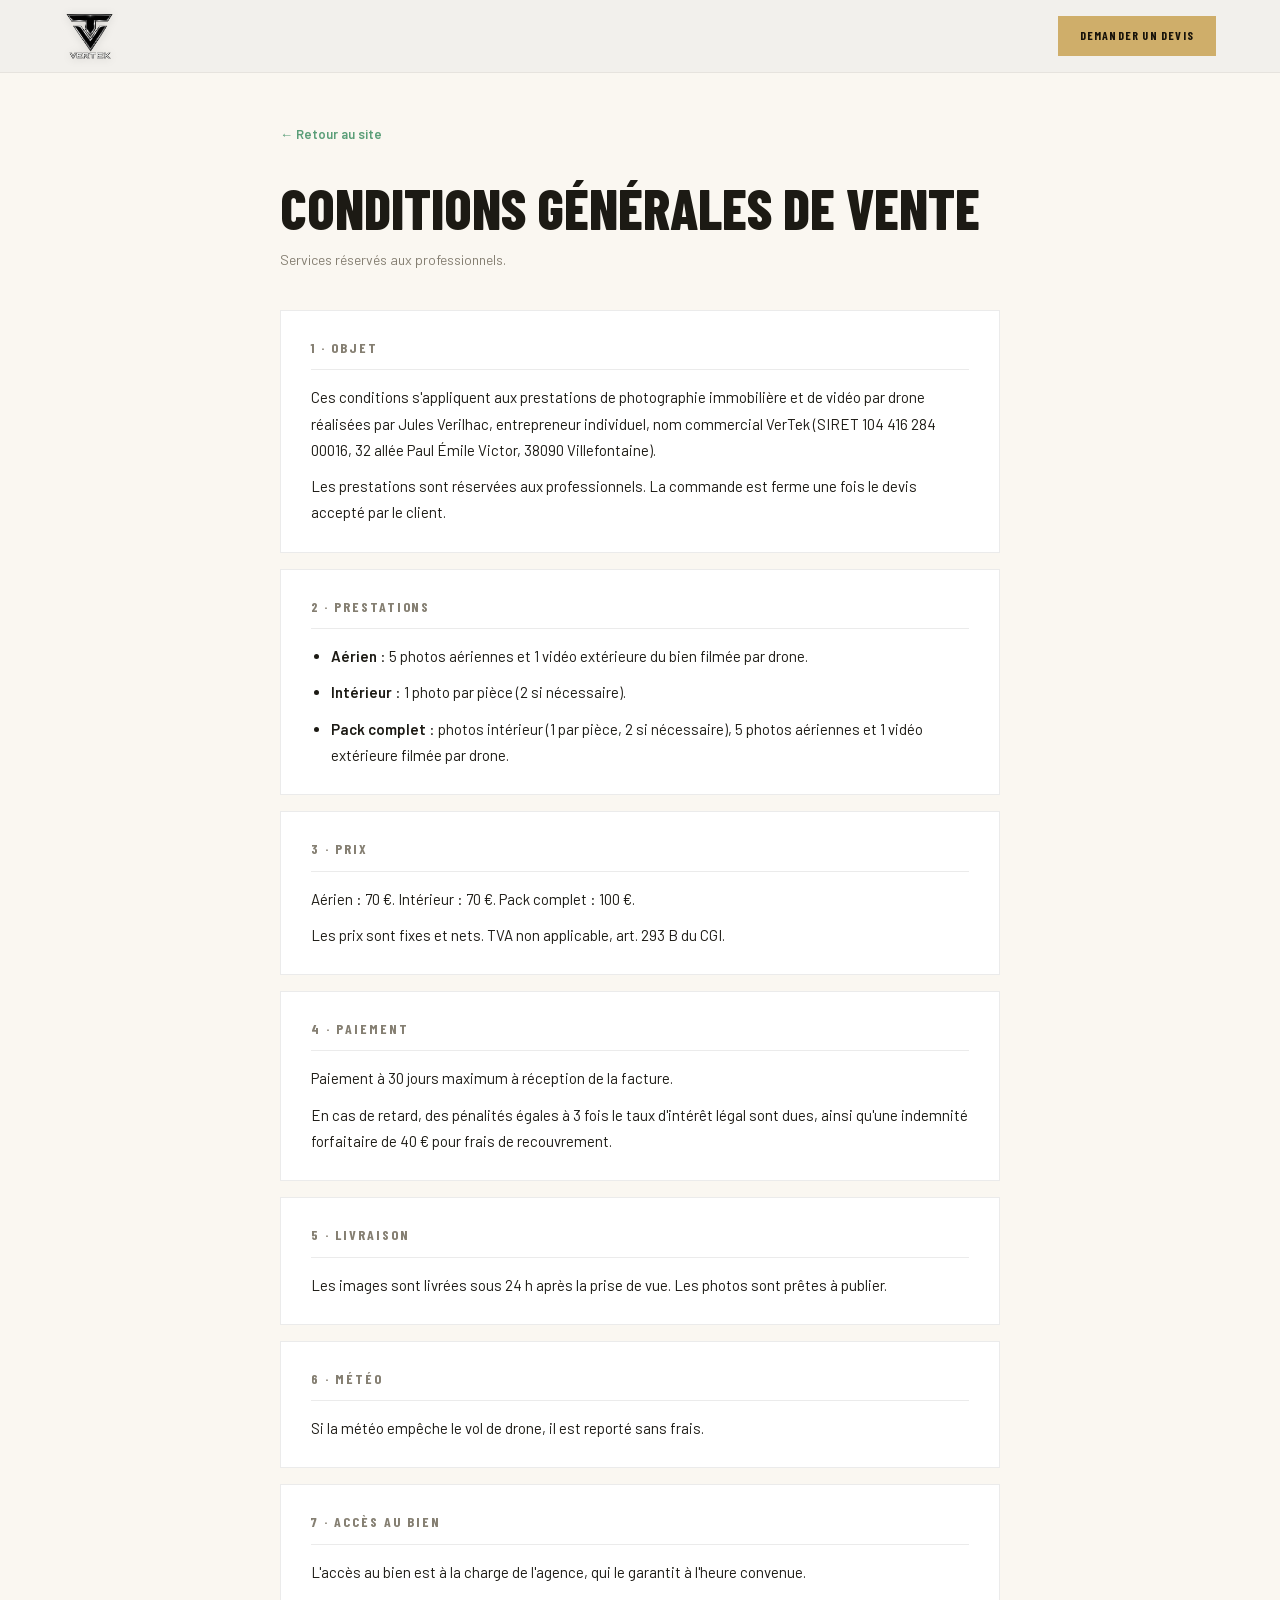
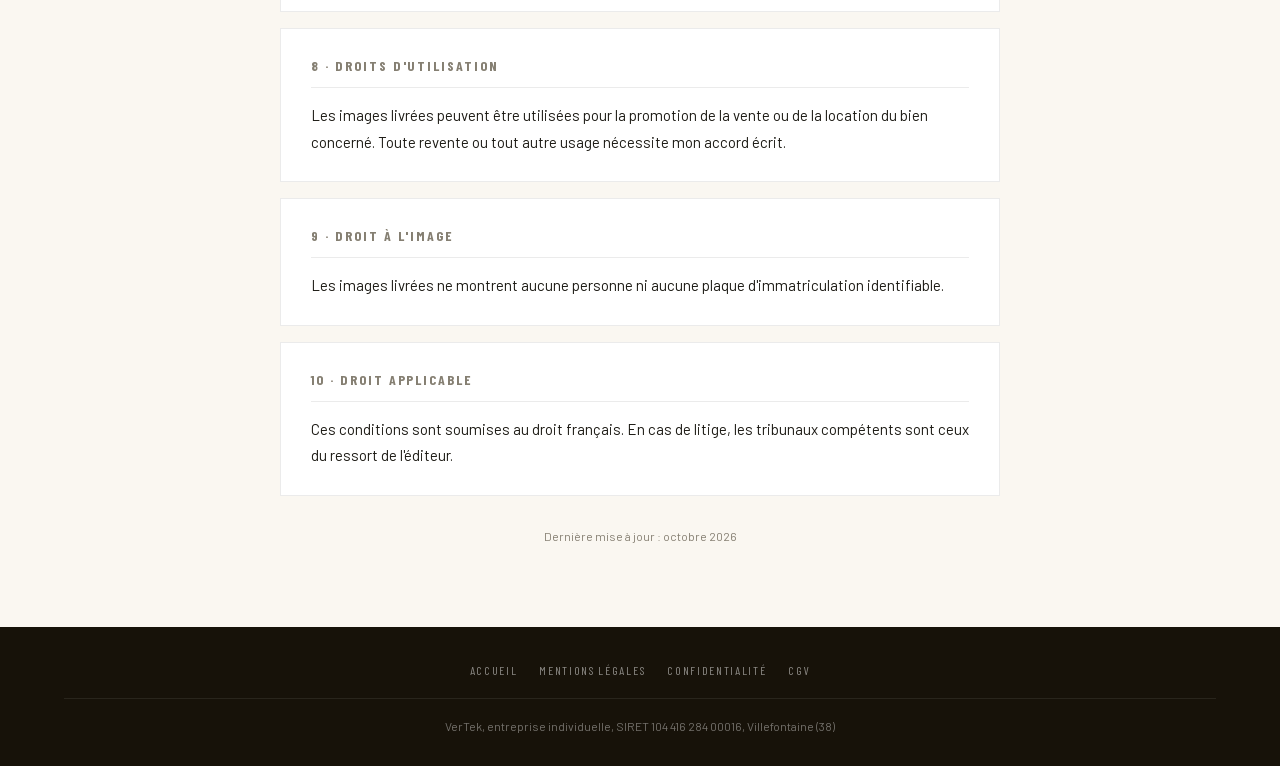
==== cgv.html @ b4abe5ce "test" ====
<!DOCTYPE html>
<html lang="fr">
<head>
  <meta charset="UTF-8" />
  <meta name="viewport" content="width=device-width, initial-scale=1.0" />
  <title>Conditions générales de vente — VerTek, photo immobilière et vidéo drone</title>
  <meta name="description" content="CGV VerTek pour les agences immobilières : offres Aérien, Intérieur et Pack complet, prix fixes, paiement à 30 jours, livraison sous 24 h, droits d'utilisation." />
  <link rel="canonical" href="https://www.vertek.solutions/cgv" />
  <meta property="og:type" content="website" />
  <meta property="og:site_name" content="VerTek" />
  <meta property="og:title" content="Conditions générales de vente — VerTek, photo immobilière et vidéo drone" />
  <meta property="og:description" content="CGV VerTek pour les agences immobilières : offres Aérien, Intérieur et Pack complet, prix fixes, paiement à 30 jours, livraison sous 24 h, droits d'utilisation." />
  <meta property="og:url" content="https://www.vertek.solutions/cgv" />
  <meta property="og:image" content="https://www.vertek.solutions/assets/og-image.jpg" />
  <link rel="icon" type="image/x-icon" href="/favicon.ico" />
  <link rel="icon" type="image/png" href="/favicon.png" />
  <link rel="apple-touch-icon" href="/favicon.png" />
  <link rel="stylesheet" href="/assets/css/site.css" />
</head>
<body>
<nav class="nav solid">
  <a href="/" class="nav-logo"><img src="/assets/logo.png" alt="VerTek" width="52" height="52" /></a>
  <a href="/#devis" class="nav-cta-btn" style="display:inline-block">Demander un devis</a>
</nav>

<main class="legal">
  <a href="/" class="back">← Retour au site</a>
  <h1>Conditions générales de vente</h1>
  <p class="lead">Services réservés aux professionnels.</p>

  <section>
    <h2>1 · Objet</h2>
    <p>Ces conditions s'appliquent aux prestations de photographie immobilière et de vidéo par drone réalisées par Jules Verilhac, entrepreneur individuel, nom commercial VerTek (SIRET 104 416 284 00016, 32 allée Paul Émile Victor, 38090 Villefontaine).</p>
    <p>Les prestations sont réservées aux professionnels. La commande est ferme une fois le devis accepté par le client.</p>
  </section>

  <section>
    <h2>2 · Prestations</h2>
    <ul>
      <li><strong>Aérien</strong> : 5 photos aériennes et 1 vidéo extérieure du bien filmée par drone.</li>
      <li><strong>Intérieur</strong> : 1 photo par pièce (2 si nécessaire).</li>
      <li><strong>Pack complet</strong> : photos intérieur (1 par pièce, 2 si nécessaire), 5 photos aériennes et 1 vidéo extérieure filmée par drone.</li>
    </ul>
  </section>

  <section>
    <h2>3 · Prix</h2>
    <p>Aérien : 70 €. Intérieur : 70 €. Pack complet : 100 €.</p>
    <p>Les prix sont fixes et nets. TVA non applicable, art. 293 B du CGI.</p>
  </section>

  <section>
    <h2>4 · Paiement</h2>
    <p>Paiement à 30 jours maximum à réception de la facture.</p>
    <p>En cas de retard, des pénalités égales à 3 fois le taux d'intérêt légal sont dues, ainsi qu'une indemnité forfaitaire de 40 € pour frais de recouvrement.</p>
  </section>

  <section>
    <h2>5 · Livraison</h2>
    <p>Les images sont livrées sous 24 h après la prise de vue. Les photos sont prêtes à publier.</p>
  </section>

  <section>
    <h2>6 · Météo</h2>
    <p>Si la météo empêche le vol de drone, il est reporté sans frais.</p>
  </section>

  <section>
    <h2>7 · Accès au bien</h2>
    <p>L'accès au bien est à la charge de l'agence, qui le garantit à l'heure convenue.</p>
  </section>

  <section>
    <h2>8 · Droits d'utilisation</h2>
    <p>Les images livrées peuvent être utilisées pour la promotion de la vente ou de la location du bien concerné. Toute revente ou tout autre usage nécessite mon accord écrit.</p>
  </section>

  <section>
    <h2>9 · Droit à l'image</h2>
    <p>Les images livrées ne montrent aucune personne ni aucune plaque d'immatriculation identifiable.</p>
  </section>

  <section>
    <h2>10 · Droit applicable</h2>
    <p>Ces conditions sont soumises au droit français. En cas de litige, les tribunaux compétents sont ceux du ressort de l'éditeur.</p>
  </section>

  <p class="updated">Dernière mise à jour : octobre 2026</p>
</main>

<footer style="padding-top:34px">
  <div class="flinks" style="margin-top:0">
    <a href="/">Accueil</a>
    <a href="/mentions-legales">Mentions légales</a>
    <a href="/confidentialite">Confidentialité</a>
    <a href="/cgv">CGV</a>
  </div>
  <div class="footer-legal">VerTek, entreprise individuelle, SIRET 104 416 284 00016, Villefontaine (38)</div>
</footer>
</body>
</html>
---- assets/css/site.css ----
/* VerTek — feuille de style du site. Polices hébergées en local (aucun appel à Google Fonts). */
@font-face{font-family:'Anton';font-style:normal;font-weight:400;font-display:swap;src:url(../fonts/anton-400.woff2) format('woff2');}
@font-face{font-family:'Cinzel';font-style:normal;font-weight:500 700;font-display:swap;src:url(../fonts/cinzel-var.woff2) format('woff2');}
@font-face{font-family:'Barlow';font-style:normal;font-weight:300;font-display:swap;src:url(../fonts/barlow-300.woff2) format('woff2');}
@font-face{font-family:'Barlow';font-style:normal;font-weight:400;font-display:swap;src:url(../fonts/barlow-400.woff2) format('woff2');}
@font-face{font-family:'Barlow';font-style:normal;font-weight:600;font-display:swap;src:url(../fonts/barlow-600.woff2) format('woff2');}
@font-face{font-family:'Barlow Condensed';font-style:normal;font-weight:400;font-display:swap;src:url(../fonts/barlow-condensed-400.woff2) format('woff2');}
@font-face{font-family:'Barlow Condensed';font-style:normal;font-weight:600;font-display:swap;src:url(../fonts/barlow-condensed-600.woff2) format('woff2');}
@font-face{font-family:'Barlow Condensed';font-style:normal;font-weight:700;font-display:swap;src:url(../fonts/barlow-condensed-700.woff2) format('woff2');}
@font-face{font-family:'Barlow Condensed';font-style:normal;font-weight:800;font-display:swap;src:url(../fonts/barlow-condensed-800.woff2) format('woff2');}

*, *::before, *::after { box-sizing: border-box; margin: 0; padding: 0; }
:root {
  --bg:    #faf7f1;
  --bg2:   #f0ede4;
  --bg3:   #ffffff;
  --text:  #1c1a14;
  --muted: #857f72;
  --border: rgba(0,0,0,0.08);
  --gold:      #cfae6a;
  --gold-deep: #a87f3d;
  --lux-bg:    #171209;
  --lux-ink:   #eee5d3;
  --steel:      #4a7a96;
  --steel-deep: #16242c;
  --alert: #c0392b;
  --green: #5a9e78;
  --font-display: 'Barlow Condensed', sans-serif;
  --font-body:    'Barlow', sans-serif;
  --font-epic:    'Anton', sans-serif;
  --font-lux:     'Cinzel', serif;
}
html { scroll-behavior: smooth; }
body { background: var(--bg); color: var(--text); font-family: var(--font-body); font-size: 16px; line-height: 1.6; overflow-x: hidden; }
::selection { background: rgba(207,174,106,.4); color: var(--text); }
::-webkit-scrollbar { width: 4px; }
::-webkit-scrollbar-track { background: var(--bg); }
::-webkit-scrollbar-thumb { background: var(--gold); border-radius: 2px; }
section[id] { scroll-margin-top: 76px; }
#root { min-height: 100vh; }

/* —— NAV —— */
.nav{position:fixed;top:0;left:0;right:0;z-index:100;padding:0 5vw;height:72px;display:flex;align-items:center;justify-content:space-between;transition:background .35s,box-shadow .35s;}
.nav.on-hero .nav-link{color:rgba(255,255,255,.72);}
.nav.on-hero .nav-link:hover{color:#fff;}
.nav.on-hero .nav-mob-btn{color:#fff;}
.nav.scrolled{background:rgba(242,240,235,.95);backdrop-filter:blur(14px);box-shadow:0 1px 0 var(--border);}
.nav.on-hero.scrolled .nav-link{color:var(--muted);}
.nav.on-hero.scrolled .nav-link:hover{color:var(--text);}
.nav.on-hero.scrolled .nav-mob-btn{color:var(--text);}
.nav-links{display:flex;gap:22px;list-style:none;}
.nav-link{font-family:var(--font-display);font-size:12px;letter-spacing:.08em;text-transform:uppercase;color:var(--muted);text-decoration:none;transition:color .2s;}
.nav-link:hover{color:var(--text);}
.nav-cta-btn{font-family:var(--font-display);font-size:12px;letter-spacing:.1em;text-transform:uppercase;padding:10px 22px;background:var(--gold);color:#171209;font-weight:700;border:none;cursor:pointer;transition:background .2s;text-decoration:none;}
.nav-cta-btn:hover{background:#e0c485;}
.nav-mob-btn{display:none;background:none;border:none;cursor:pointer;color:var(--text);}
.mob-menu{display:none;position:fixed;inset:0;background:#fff;z-index:200;flex-direction:column;align-items:center;justify-content:center;gap:28px;}
.mob-menu.open{display:flex;}
.mob-menu a{font-family:var(--font-display);font-size:26px;font-weight:700;letter-spacing:.08em;text-transform:uppercase;color:var(--text);text-decoration:none;}
.mob-close{position:absolute;top:18px;right:5vw;background:none;border:none;color:var(--text);cursor:pointer;}
@media(max-width:980px){.nav-links{display:none;}.nav-cta-btn{display:none;}.nav-mob-btn{display:block;}}

/* —— BUTTONS —— */
.btn{display:inline-flex;align-items:center;gap:8px;font-family:var(--font-display);font-size:14px;font-weight:700;letter-spacing:.1em;text-transform:uppercase;padding:14px 30px;cursor:pointer;transition:all .2s;text-decoration:none;border:none;}
.btn:hover{transform:translateY(-1px);}
.btn-paper{background:#f3ead8;color:#171209;box-shadow:4px 4px 0 rgba(0,0,0,.55);}
.btn-paper:hover{background:#fff;}
.btn-w{background:transparent;color:#fff;border:1px solid rgba(255,255,255,.38);}
.btn-w:hover{border-color:#fff;background:rgba(255,255,255,.08);}
.btn-gold{background:var(--gold);color:#171209;}
.btn-gold:hover{background:#e0c485;}
.btn-g{background:transparent;color:var(--muted);border:1px solid var(--border);font-size:13px;padding:11px 24px;}
.btn-g:hover{color:var(--text);border-color:rgba(0,0,0,.25);}

/* —— HERO —— */
.hero{position:relative;min-height:100vh;display:flex;flex-direction:column;align-items:center;justify-content:center;text-align:center;overflow:hidden;padding:120px 5vw 90px;color:#fff;}
.hero-vid-wrap{position:absolute;inset:0;z-index:0;overflow:hidden;background:#0a0c09;}
.hero-vid-wrap video{width:100%;height:100%;object-fit:cover;opacity:.6;}
.hero-overlay{position:absolute;inset:0;z-index:1;background:linear-gradient(170deg,rgba(4,5,3,.6) 0%,rgba(4,5,3,.42) 45%,rgba(4,5,3,.8) 100%);}
.hero-content{position:relative;z-index:2;max-width:1000px;width:100%;}
.hero-kicker{font-family:var(--font-display);font-size:clamp(11px,1.4vw,14px);letter-spacing:.42em;text-transform:uppercase;color:rgba(255,255,255,.78);margin-bottom:20px;}
.hero-vertek{font-family:var(--font-epic);font-size:clamp(68px,14vw,184px);line-height:.98;letter-spacing:.05em;text-transform:uppercase;color:#f3ead8;-webkit-text-stroke:4px #0d0b07;paint-order:stroke fill;text-shadow:7px 9px 0 rgba(8,6,3,.85),0 24px 70px rgba(0,0,0,.5);margin-bottom:24px;}
@media(max-width:640px){.hero-vertek{-webkit-text-stroke:2.5px #0d0b07;text-shadow:4px 5px 0 rgba(8,6,3,.85);}}
.hero-sub{font-size:clamp(15px,2vw,19px);color:rgba(255,255,255,.78);max-width:560px;margin:0 auto 40px;font-weight:300;line-height:1.7;}
.hero-sub b{font-weight:600;color:#fff;}
.hero-badge{display:inline-flex;align-items:center;gap:8px;font-family:var(--font-display);font-size:11px;letter-spacing:.22em;text-transform:uppercase;color:rgba(255,255,255,.82);border:1px solid rgba(255,255,255,.24);padding:6px 16px;margin-bottom:30px;backdrop-filter:blur(6px);}
.hero-dot{width:5px;height:5px;background:var(--gold);border-radius:50%;animation:blink 2s infinite;}
@keyframes blink{0%,100%{opacity:1}50%{opacity:.4}}
.hero-btns{display:flex;gap:14px;justify-content:center;flex-wrap:wrap;}

/* —— DRONE SCANNER —— */
.drone-scanner{position:absolute;inset:0;z-index:3;pointer-events:none;}
body.no-scan .drone-scanner{display:none;}
@keyframes prop-spin{to{transform:rotate(360deg)}}
@keyframes drone-bob{0%,100%{transform:translateY(0)}50%{transform:translateY(-5px)}}
.drone-unit{position:absolute;width:0;height:0;transition:left 2.6s cubic-bezier(.45,.05,.35,1),top 2.6s cubic-bezier(.45,.05,.35,1);}
.drone-svg-wrap{position:absolute;left:-26px;top:-18px;animation:drone-bob 2.4s ease-in-out infinite;filter:drop-shadow(0 4px 12px rgba(0,0,0,.55));}
.prop{transform-origin:50% 50%;transform-box:fill-box;animation:prop-spin .12s linear infinite;}
.scan-cone{position:absolute;left:26px;top:-16px;opacity:0;transition:opacity .5s ease;}
.scanning .scan-cone{opacity:1;}
@keyframes sweep{from{transform:rotate(-14deg)}to{transform:rotate(14deg)}}
.sweep{transform-origin:0px 55px;animation:sweep 1.5s ease-in-out infinite alternate;}
.scan-lbl{position:absolute;left:24px;top:-28px;font-family:monospace;font-size:10px;letter-spacing:.2em;color:#ffd080;opacity:0;transition:opacity .4s;white-space:nowrap;text-shadow:0 1px 4px rgba(0,0,0,.7);}
.scanning .scan-lbl{opacity:1;animation:blink 1s infinite;}
@media(prefers-reduced-motion:reduce){.drone-scanner{display:none;}}

/* —— SECTIONS —— */
.sec{padding:96px 5vw;}
.sec-lbl{font-family:var(--font-display);font-size:11px;letter-spacing:.3em;text-transform:uppercase;color:var(--green);margin-bottom:14px;}
.sec-title{font-family:var(--font-display);font-size:clamp(34px,5vw,58px);font-weight:800;text-transform:uppercase;line-height:1;margin-bottom:18px;letter-spacing:-.01em;color:var(--text);}
.sec-sub{color:var(--muted);font-size:16px;max-width:560px;font-weight:300;line-height:1.7;}

/* —— IMMOBILIER (LUXE) —— */
.lux{background:radial-gradient(1100px 480px at 50% -8%,#261c0d 0%,var(--lux-bg) 62%);color:var(--lux-ink);}
.lux-lbl{font-family:var(--font-display);font-size:11px;letter-spacing:.4em;text-transform:uppercase;color:var(--gold);margin-bottom:16px;}
.lux-title{font-family:var(--font-lux);font-weight:600;font-size:clamp(34px,5vw,60px);color:#f0e6cf;line-height:1.05;}
.lux-rule{width:72px;height:1px;background:linear-gradient(90deg,var(--gold),transparent);margin:20px 0 16px;}
.lux-sub{color:rgba(238,229,211,.62);max-width:580px;font-weight:300;line-height:1.75;}
.lux-grid{display:grid;grid-template-columns:repeat(3,1fr);gap:22px;margin-top:34px;max-width:1160px;margin-left:auto;margin-right:auto;}
.lux-card{border:1px solid rgba(207,174,106,.26);padding:38px 30px;background:linear-gradient(180deg,rgba(207,174,106,.07),rgba(207,174,106,.015));position:relative;transition:border-color .3s,transform .3s;display:flex;flex-direction:column;}
.lux-card:hover{border-color:rgba(207,174,106,.65);transform:translateY(-3px);}
.lux-card.feat{border-color:var(--gold);background:linear-gradient(180deg,rgba(207,174,106,.12),rgba(207,174,106,.03));}
.lux-tag{position:absolute;top:-12px;left:50%;transform:translateX(-50%);background:var(--gold);color:#171209;font-family:var(--font-display);font-size:10px;letter-spacing:.22em;text-transform:uppercase;padding:4px 14px;font-weight:700;white-space:nowrap;}
.lux-name{font-family:var(--font-lux);font-size:21px;font-weight:600;color:#f0e6cf;letter-spacing:.04em;margin-bottom:10px;}
.lux-price{font-family:var(--font-display);font-size:36px;font-weight:800;color:var(--gold);line-height:1;}
.lux-tva{font-size:11px;color:rgba(238,229,211,.38);margin-top:8px;}
.lux-inc{margin-top:24px;display:flex;flex-direction:column;gap:10px;flex:1;}
.lux-inc span{display:flex;align-items:flex-start;gap:9px;font-size:14px;color:rgba(238,229,211,.78);font-weight:300;}
.lux-inc .ck{color:var(--gold);flex-shrink:0;margin-top:4px;}
@media(max-width:920px){.lux-grid{grid-template-columns:1fr;max-width:480px;}}

/* —— BIBLIOTHÈQUE —— */
.lib-chips{display:flex;gap:8px;flex-wrap:wrap;margin-top:34px;}
.lib-chip{font-family:var(--font-display);font-size:12px;font-weight:600;letter-spacing:.12em;text-transform:uppercase;padding:9px 18px;border:1px solid var(--border);background:var(--bg3);color:var(--muted);cursor:pointer;transition:all .15s;}
.lib-chip:hover{color:var(--text);border-color:rgba(0,0,0,.25);}
.lib-chip.active{background:var(--text);color:#fff;border-color:var(--text);}
.lib-wrap{max-width:1160px;margin:0 auto;}
.lib-grid{display:grid;grid-template-columns:repeat(3,1fr);gap:3px;margin-top:22px;}
.lib-cell{position:relative;height:250px;overflow:hidden;background:#d8d4cb;cursor:pointer;}
.lib-cell img,.lib-cell video{width:100%;height:100%;object-fit:cover;display:block;transition:transform .6s ease;}
.lib-cell:hover img,.lib-cell:hover video{transform:scale(1.05);}
.lib-cat{position:absolute;top:12px;left:12px;font-family:var(--font-display);font-size:10px;letter-spacing:.2em;text-transform:uppercase;color:#fff;background:rgba(0,0,0,.5);padding:3px 9px;z-index:2;backdrop-filter:blur(4px);}
.lib-lbl{position:absolute;bottom:12px;left:12px;font-family:var(--font-display);font-size:12px;letter-spacing:.1em;text-transform:uppercase;color:#fff;z-index:2;text-shadow:0 1px 4px rgba(0,0,0,.65);}
.lib-play{position:absolute;top:50%;left:50%;transform:translate(-50%,-50%);width:50px;height:50px;background:rgba(255,255,255,.15);border:1px solid rgba(255,255,255,.5);border-radius:50%;display:flex;align-items:center;justify-content:center;color:#fff;opacity:0;transition:opacity .3s;backdrop-filter:blur(4px);z-index:3;}
.lib-cell:hover .lib-play{opacity:1;}
@media(max-width:860px){.lib-grid{grid-template-columns:1fr 1fr;}.lib-cell{height:190px;}}
@media(max-width:540px){.lib-grid{grid-template-columns:1fr;}}

.lib-video-sep{display:flex;align-items:center;gap:12px;margin-top:56px;}
.lib-video-sep .ico{width:26px;height:26px;border-radius:50%;background:var(--steel);color:#fff;display:flex;align-items:center;justify-content:center;flex:none;}
.lib-video-sep .lbl{font-family:var(--font-display);font-size:13px;font-weight:700;letter-spacing:.22em;text-transform:uppercase;color:var(--text);}
.lib-video-sep .rule{flex:1;height:1px;background:var(--border);}
.lib-video-grid{display:grid;grid-template-columns:repeat(auto-fit,minmax(260px,1fr));gap:14px;margin-top:20px;}
.lib-video-cell{position:relative;aspect-ratio:16/10;overflow:hidden;background:#12100b;cursor:pointer;border:1px solid var(--border);}
.lib-video-cell video{width:100%;height:100%;object-fit:cover;display:block;transition:transform .6s ease;}
.lib-video-cell:hover video{transform:scale(1.05);}
@media(max-width:540px){.lib-video-grid{grid-template-columns:1fr;}}

/* —— LIGHTBOX —— */
.lb-overlay{position:fixed;inset:0;background:rgba(0,0,0,.94);z-index:2000;display:flex;align-items:center;justify-content:center;cursor:pointer;}
.lb-box{position:relative;max-width:92vw;max-height:92vh;cursor:default;display:flex;flex-direction:column;align-items:center;gap:14px;}
.lb-close{position:absolute;top:-44px;right:0;background:none;border:none;color:#fff;font-size:28px;cursor:pointer;line-height:1;opacity:.7;transition:opacity .2s;}
.lb-close:hover{opacity:1;}
.lb-caption{font-family:var(--font-display);font-size:12px;letter-spacing:.15em;text-transform:uppercase;color:rgba(255,255,255,.55);}

/* —— AJUSTEMENTS —— */
img{max-width:100%;}
a{color:inherit;}
.todo{color:var(--alert);font-style:italic;font-weight:600;}
.sr-only{position:absolute;width:1px;height:1px;overflow:hidden;clip:rect(0 0 0 0);white-space:nowrap;}
.nav-logo{display:flex;align-items:center;text-decoration:none;}
.nav-logo img{height:52px;width:auto;display:block;filter:drop-shadow(0 1px 4px rgba(0,0,0,.12));transition:filter .35s;}
.nav.on-hero:not(.scrolled) .nav-logo img{filter:brightness(0) invert(1) drop-shadow(0 2px 8px rgba(0,0,0,.4));}
.mob-menu .btn{font-size:14px;color:#171209;}
.hero-vertek{margin-bottom:20px;}
.hero h1.hero-sub{font-family:var(--font-body);font-size:clamp(17px,2.3vw,23px);font-weight:400;color:#fff;max-width:640px;margin:0 auto 36px;line-height:1.5;}
.hero-sub span{display:block;color:rgba(255,255,255,.78);font-weight:300;}
.wrap{max-width:1160px;margin:0 auto;}
.sec.sec-tight{padding-top:44px;padding-bottom:44px;}

/* —— OFFRES —— */
.lux-head{padding:72px 5vw 0;max-width:1160px;margin:0 auto;}
.lux-launch{max-width:1160px;margin:44px auto 0;padding:0 5vw;}
.lux-launch span{display:block;text-align:center;font-family:var(--font-display);font-size:13px;font-weight:700;letter-spacing:.34em;text-transform:uppercase;color:#171209;background:linear-gradient(90deg,#a87f3d,#eed79e 50%,#a87f3d);padding:10px 14px;}
.lux-grid{padding:0 5vw;}
.lux-card .btn{font-size:12px;padding:11px 22px;width:100%;justify-content:center;margin-top:28px;}
.lux-after{text-align:center;color:rgba(238,229,211,.78);font-size:15px;padding:38px 5vw 72px;max-width:1160px;margin:0 auto;}
.lux-after small{display:block;margin-top:8px;font-size:11px;color:rgba(238,229,211,.38);}

/* —— RÉALISATIONS —— */
.lib-cell.empty,.lib-video-cell.empty{cursor:default;background:transparent;border:1px dashed rgba(0,0,0,.16);display:flex;align-items:center;justify-content:center;}
.lib-cell.empty::after,.lib-video-cell.empty::after{content:'Photo à venir';font-family:var(--font-display);font-size:11px;letter-spacing:.22em;text-transform:uppercase;color:rgba(0,0,0,.28);}
.lib-video-cell.empty::after{content:'Vidéo à venir';}
.lib-cell button,.lib-video-cell button{position:relative;appearance:none;border:0;padding:0;margin:0;background:none;display:block;width:100%;height:100%;cursor:pointer;}
.lib-video-cell{aspect-ratio:16/9;}
.lib-video-cell img{width:100%;height:100%;object-fit:cover;display:block;transition:transform .6s ease;}
.lib-video-cell:hover img{transform:scale(1.05);}
.lib-video-cell .lib-play{opacity:1;}
.lb-box img,.lb-box video{max-width:90vw;max-height:80vh;display:block;object-fit:contain;}

/* —— AVIS —— */
.avis-grid{display:grid;grid-template-columns:repeat(3,1fr);gap:16px;margin-top:40px;}
.avis-card{background:var(--bg3);border:1px solid var(--border);padding:26px 26px 22px;display:flex;flex-direction:column;gap:12px;}
.avis-stars{color:var(--gold-deep);letter-spacing:.18em;font-size:16px;}
.avis-text{font-size:14.5px;line-height:1.7;color:var(--text);flex:1;}
.avis-name{font-family:var(--font-display);font-size:13px;font-weight:600;letter-spacing:.12em;text-transform:uppercase;color:var(--muted);}
.avis-card.empty{background:transparent;border:1px dashed rgba(0,0,0,.16);min-height:150px;align-items:center;justify-content:center;font-family:var(--font-display);font-size:11px;letter-spacing:.22em;text-transform:uppercase;color:rgba(0,0,0,.28);}
.avis-links{margin-top:22px;display:flex;gap:22px;flex-wrap:wrap;font-size:13px;}
.avis-links a{color:var(--muted);text-decoration:underline;text-underline-offset:3px;}
.avis-links a:hover{color:var(--text);}
@media(max-width:860px){.avis-grid{grid-template-columns:1fr;}}

/* —— CONDITIONS —— */
.cond{max-width:1160px;margin:0 auto;border:1px solid var(--border);background:var(--bg3);}
.cond summary{cursor:pointer;list-style:none;padding:16px 22px;font-family:var(--font-display);font-size:13px;font-weight:600;letter-spacing:.18em;text-transform:uppercase;color:var(--muted);display:flex;justify-content:space-between;align-items:center;gap:12px;}
.cond summary::-webkit-details-marker{display:none;}
.cond summary::after{content:'+';font-size:20px;line-height:1;color:var(--green);}
.cond[open] summary::after{content:'–';}
.cond ul{list-style:none;padding:4px 22px 20px;display:grid;gap:9px;font-size:13.5px;color:var(--muted);line-height:1.6;}
.cond li strong{color:var(--text);font-weight:600;}
.cond .cond-more{padding:0 22px 20px;font-size:12.5px;}
.cond .cond-more a{color:var(--green);}

/* —— DEVIS —— */
.devis-wrap{max-width:860px;margin:44px auto 0;background:var(--bg3);border:1px solid var(--border);padding:34px clamp(18px,4vw,40px);}
.f-legend{font-family:var(--font-display);font-size:11px;letter-spacing:.24em;text-transform:uppercase;color:var(--green);margin-bottom:12px;display:block;padding:0;}
fieldset{border:0;min-width:0;}
.f-offres{display:grid;grid-template-columns:repeat(3,1fr);gap:10px;}
.f-offre{position:relative;display:block;cursor:pointer;}
.f-offre input{position:absolute;opacity:0;inset:0;width:100%;height:100%;cursor:pointer;margin:0;}
.f-offre span{display:flex;flex-direction:column;gap:2px;padding:14px 16px;border:1px solid var(--border);background:var(--bg);transition:border-color .15s,box-shadow .15s;height:100%;}
.f-offre b{font-family:var(--font-display);font-size:16px;font-weight:700;letter-spacing:.06em;text-transform:uppercase;}
.f-offre i{font-style:normal;font-family:var(--font-display);font-size:24px;font-weight:800;color:var(--gold-deep);line-height:1.1;}
.f-offre input:checked+span{border-color:var(--gold-deep);box-shadow:0 0 0 1px var(--gold-deep);background:#fffaf0;}
.f-offre input:focus-visible+span{outline:2px solid var(--text);outline-offset:2px;}
.f-recap{margin:14px 0 26px;padding:12px 16px;background:var(--bg2);font-size:14px;color:var(--muted);}
.f-recap strong{color:var(--text);}
.f-grid{display:grid;grid-template-columns:1fr 1fr;gap:16px;}
.f-full{grid-column:1/-1;}
.f-field label,.f-lbl{display:block;font-family:var(--font-display);font-size:12px;font-weight:600;letter-spacing:.14em;text-transform:uppercase;color:var(--muted);margin-bottom:6px;}
.f-field input,.f-field select,.f-field textarea{width:100%;font:inherit;font-size:16px;color:var(--text);background:var(--bg);border:1px solid rgba(0,0,0,.16);padding:11px 12px;border-radius:0;outline:none;transition:border-color .15s;}
.f-field textarea{min-height:96px;resize:vertical;}
.f-field input:focus,.f-field select:focus,.f-field textarea:focus{border-color:var(--green);}
.f-hp{position:absolute!important;left:-9999px;width:1px;height:1px;overflow:hidden;}
.f-consent{display:flex;gap:10px;align-items:flex-start;font-size:13.5px;color:var(--muted);margin:22px 0 18px;line-height:1.55;}
.f-consent input{width:18px;height:18px;margin-top:2px;flex:none;accent-color:var(--green);}
.f-consent a{color:var(--green);}
.f-note{font-size:12.5px;color:var(--muted);margin-top:14px;line-height:1.6;}
.f-status{margin-top:14px;font-size:14px;color:var(--alert);}
.f-status:empty{display:none;}
.f-done{text-align:center;padding:30px 10px;}
.f-done h3{font-family:var(--font-display);font-size:26px;font-weight:800;text-transform:uppercase;letter-spacing:.02em;margin-bottom:10px;color:var(--green);}
.f-done p{color:var(--muted);max-width:480px;margin:0 auto 8px;}
.btn-dark{background:var(--text);color:#fff;}
.btn-dark:hover{background:#000;}
.btn[disabled]{opacity:.55;cursor:default;transform:none;}
@media(max-width:640px){.f-offres{grid-template-columns:1fr;}.f-grid{grid-template-columns:1fr;}.f-offre span{flex-direction:row;align-items:baseline;justify-content:space-between;}}

/* —— BRIQUES —— */
.briques{display:grid;grid-template-columns:1fr 1fr;gap:16px;max-width:1160px;margin:0 auto;}
.brique{background:var(--bg3);border:1px solid var(--border);padding:24px 26px;}
.brique h2{font-family:var(--font-display);font-size:17px;font-weight:700;letter-spacing:.08em;text-transform:uppercase;margin-bottom:10px;color:var(--text);}
.brique p,.brique li{font-size:14px;color:var(--muted);line-height:1.65;}
.brique ul{list-style:none;display:grid;gap:5px;}
.brique li{display:flex;gap:9px;align-items:flex-start;}
.brique li svg{color:var(--green);flex:none;margin-top:5px;}
@media(max-width:760px){.briques{grid-template-columns:1fr;}}

/* —— BAS DE PAGE —— */
footer{background:#171209;color:rgba(243,234,216,.8);padding:64px 5vw 30px;text-align:center;}
.ft-portrait{width:112px;height:112px;border-radius:50%;margin:0 auto 16px;overflow:hidden;border:1px solid rgba(207,174,106,.5);display:flex;align-items:center;justify-content:center;background:rgba(207,174,106,.08);font-family:var(--font-lux);font-size:34px;font-weight:600;letter-spacing:.06em;color:var(--gold);}
.ft-portrait img{width:100%;height:100%;object-fit:cover;display:block;}
.ft-name{font-size:15px;color:rgba(243,234,216,.75);}
.ft-tel{display:inline-block;margin-top:18px;font-family:var(--font-display);font-size:clamp(34px,7vw,56px);font-weight:800;letter-spacing:.06em;color:#f3ead8;text-decoration:none;line-height:1.1;}
.ft-tel:hover{color:var(--gold);}
.ft-mail{display:block;margin-top:8px;font-size:16px;color:rgba(243,234,216,.75);text-decoration:underline;text-underline-offset:3px;}
.ft-mail:hover{color:#fff;}
.ft-wa{margin-top:22px;background:#1f8f4e;color:#fff;font-size:13px;padding:12px 24px;}
.ft-wa:hover{background:#26a65b;}
.flinks{display:flex;gap:22px;justify-content:center;flex-wrap:wrap;margin-top:44px;}
.flinks a{font-family:var(--font-display);font-size:12px;letter-spacing:.14em;text-transform:uppercase;color:rgba(255,255,255,.5);text-decoration:none;transition:color .2s;}
.flinks a:hover{color:#fff;}
.footer-legal{font-size:12px;color:rgba(255,255,255,.4);margin-top:18px;padding-top:18px;border-top:1px solid rgba(255,255,255,.08);}

/* —— PAGES LÉGALES —— */
.legal{max-width:760px;margin:0 auto;padding:120px 20px 80px;}
.legal .back{display:inline-block;font-size:13px;font-weight:600;color:var(--green);text-decoration:none;margin-bottom:34px;}
.legal h1{font-family:var(--font-display);font-size:clamp(36px,6vw,56px);font-weight:800;text-transform:uppercase;line-height:1.05;margin-bottom:10px;}
.legal .lead{font-size:14px;color:var(--muted);margin-bottom:38px;}
.legal section{background:var(--bg3);border:1px solid var(--border);padding:26px 30px;margin-bottom:16px;}
.legal h2{font-family:var(--font-display);font-size:14px;font-weight:700;letter-spacing:.14em;text-transform:uppercase;color:var(--muted);margin-bottom:14px;padding-bottom:10px;border-bottom:1px solid var(--border);}
.legal p,.legal li{font-size:15px;line-height:1.75;margin-bottom:10px;}
.legal ul{padding-left:20px;}
.legal p:last-child,.legal li:last-child{margin-bottom:0;}
.legal a{color:var(--green);}
.legal dl{display:grid;grid-template-columns:200px 1fr;gap:8px 16px;font-size:15px;}
.legal dt{color:var(--muted);font-size:13px;font-weight:600;padding-top:2px;}
.legal .updated{font-size:12px;color:var(--muted);text-align:center;margin-top:30px;}
.nav.solid{background:rgba(242,240,235,.95);backdrop-filter:blur(14px);box-shadow:0 1px 0 var(--border);}
@media(max-width:600px){.legal dl{grid-template-columns:1fr;gap:2px 0;}.legal dd{margin-bottom:10px;}.legal section{padding:20px;}}

/* —— 404 —— */
.nf{min-height:100vh;display:flex;flex-direction:column;align-items:center;justify-content:center;text-align:center;padding:40px 20px;}
.nf b{font-family:var(--font-epic);font-size:clamp(90px,22vw,200px);line-height:1;color:var(--gold-deep);}
.nf p{color:var(--muted);margin:10px 0 26px;}

@media(prefers-reduced-motion:reduce){html{scroll-behavior:auto;}*{animation:none!important;transition:none!important;}}
.f-field input,.f-field select{min-height:48px;}
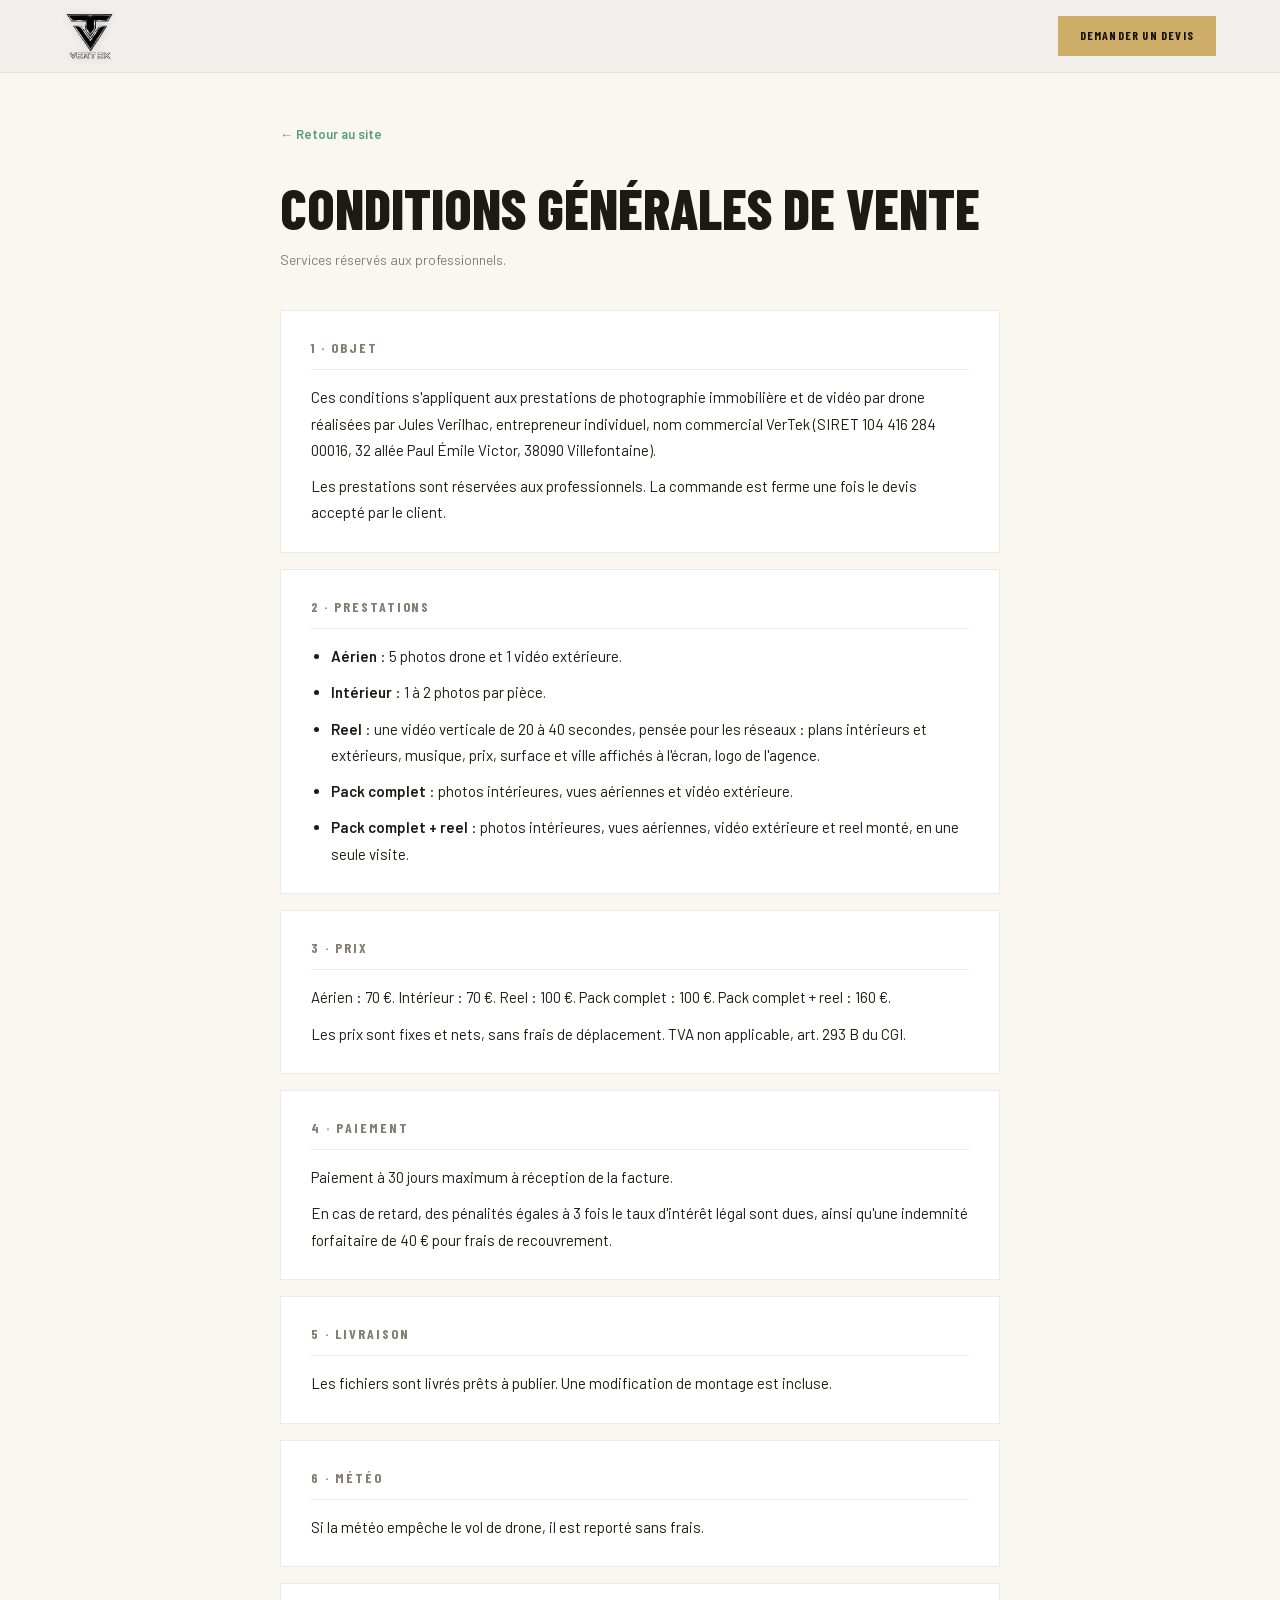
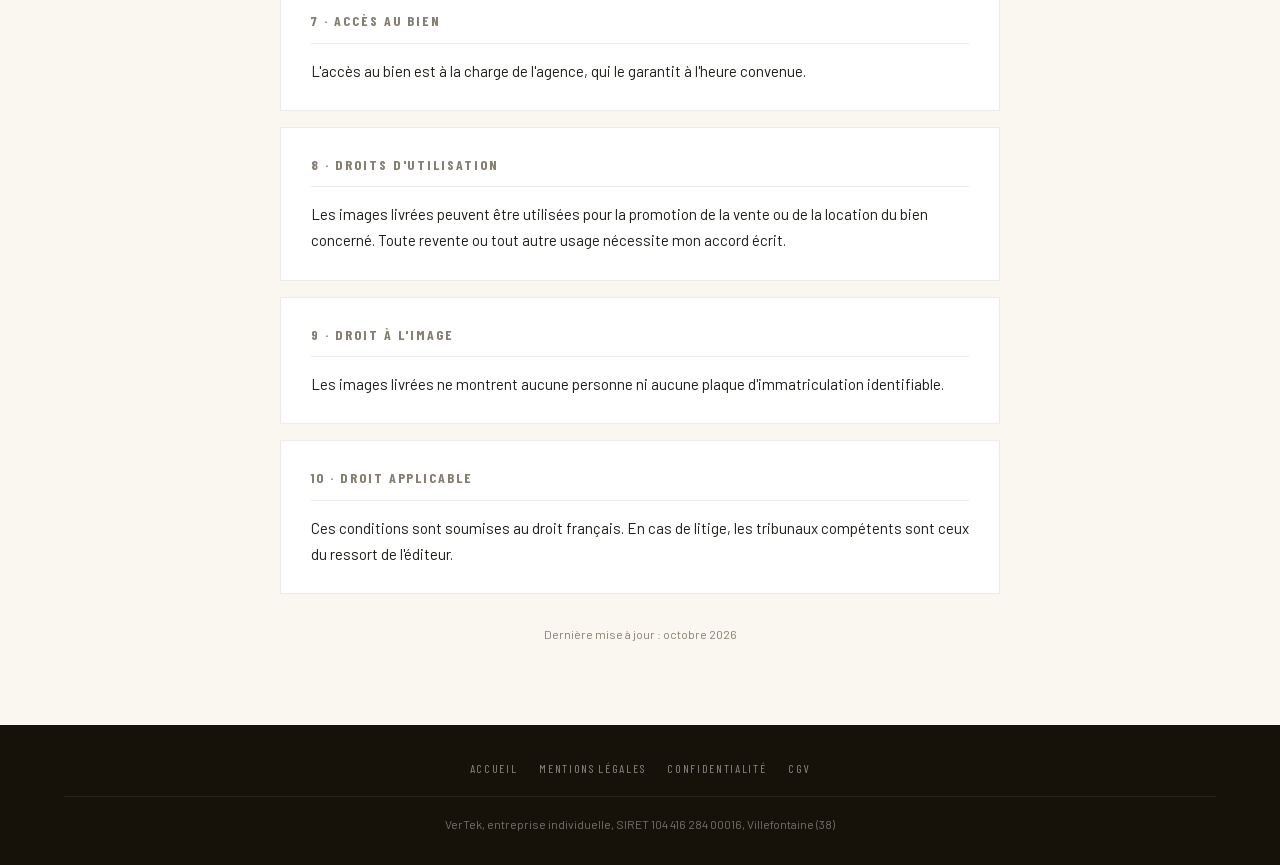
==== commit 2cdfbacc: "Refonte du contenu : reels, nouvelles offres, étapes, formulaire de devis - Accroche centrée sur les" ====
--- a/cgv.html
+++ b/cgv.html
@@ -4,12 +4,12 @@
   <meta charset="UTF-8" />
   <meta name="viewport" content="width=device-width, initial-scale=1.0" />
   <title>Conditions générales de vente — VerTek, photo immobilière et vidéo drone</title>
-  <meta name="description" content="CGV VerTek pour les agences immobilières : offres Aérien, Intérieur et Pack complet, prix fixes, paiement à 30 jours, livraison sous 24 h, droits d'utilisation." />
+  <meta name="description" content="CGV VerTek pour les agences immobilières : offres Aérien, Intérieur, Reel et packs, prix fixes, paiement à 30 jours, droits d'utilisation." />
   <link rel="canonical" href="https://www.vertek.solutions/cgv" />
   <meta property="og:type" content="website" />
   <meta property="og:site_name" content="VerTek" />
   <meta property="og:title" content="Conditions générales de vente — VerTek, photo immobilière et vidéo drone" />
-  <meta property="og:description" content="CGV VerTek pour les agences immobilières : offres Aérien, Intérieur et Pack complet, prix fixes, paiement à 30 jours, livraison sous 24 h, droits d'utilisation." />
+  <meta property="og:description" content="CGV VerTek pour les agences immobilières : offres Aérien, Intérieur, Reel et packs, prix fixes, paiement à 30 jours, droits d'utilisation." />
   <meta property="og:url" content="https://www.vertek.solutions/cgv" />
   <meta property="og:image" content="https://www.vertek.solutions/assets/og-image.jpg" />
   <link rel="icon" type="image/x-icon" href="/favicon.ico" />
@@ -37,16 +37,18 @@
   <section>
     <h2>2 · Prestations</h2>
     <ul>
-      <li><strong>Aérien</strong> : 5 photos aériennes et 1 vidéo extérieure du bien filmée par drone.</li>
-      <li><strong>Intérieur</strong> : 1 photo par pièce (2 si nécessaire).</li>
-      <li><strong>Pack complet</strong> : photos intérieur (1 par pièce, 2 si nécessaire), 5 photos aériennes et 1 vidéo extérieure filmée par drone.</li>
+      <li><strong>Aérien</strong> : 5 photos drone et 1 vidéo extérieure.</li>
+      <li><strong>Intérieur</strong> : 1 à 2 photos par pièce.</li>
+      <li><strong>Reel</strong> : une vidéo verticale de 20 à 40 secondes, pensée pour les réseaux : plans intérieurs et extérieurs, musique, prix, surface et ville affichés à l'écran, logo de l'agence.</li>
+      <li><strong>Pack complet</strong> : photos intérieures, vues aériennes et vidéo extérieure.</li>
+      <li><strong>Pack complet + reel</strong> : photos intérieures, vues aériennes, vidéo extérieure et reel monté, en une seule visite.</li>
     </ul>
   </section>
 
   <section>
     <h2>3 · Prix</h2>
-    <p>Aérien : 70 €. Intérieur : 70 €. Pack complet : 100 €.</p>
-    <p>Les prix sont fixes et nets. TVA non applicable, art. 293 B du CGI.</p>
+    <p>Aérien : 70 €. Intérieur : 70 €. Reel : 100 €. Pack complet : 100 €. Pack complet + reel : 160 €.</p>
+    <p>Les prix sont fixes et nets, sans frais de déplacement. TVA non applicable, art. 293 B du CGI.</p>
   </section>
 
   <section>
@@ -57,7 +59,7 @@
 
   <section>
     <h2>5 · Livraison</h2>
-    <p>Les images sont livrées sous 24 h après la prise de vue. Les photos sont prêtes à publier.</p>
+    <p>Les fichiers sont livrés prêts à publier. Une modification de montage est incluse.</p>
   </section>
 
   <section>
--- a/assets/css/site.css
+++ b/assets/css/site.css
@@ -173,19 +173,45 @@
 .nav.on-hero:not(.scrolled) .nav-logo img{filter:brightness(0) invert(1) drop-shadow(0 2px 8px rgba(0,0,0,.4));}
 .mob-menu .btn{font-size:14px;color:#171209;}
 .hero-vertek{margin-bottom:20px;}
-.hero h1.hero-sub{font-family:var(--font-body);font-size:clamp(17px,2.3vw,23px);font-weight:400;color:#fff;max-width:640px;margin:0 auto 36px;line-height:1.5;}
-.hero-sub span{display:block;color:rgba(255,255,255,.78);font-weight:300;}
+.hero-title{font-family:var(--font-display);font-size:clamp(26px,4vw,42px);font-weight:700;line-height:1.12;color:#fff;max-width:760px;margin:0 auto 16px;text-shadow:0 2px 18px rgba(0,0,0,.45);}
+.hero .hero-sub{max-width:640px;margin:0 auto 34px;}
 .wrap{max-width:1160px;margin:0 auto;}
 .sec.sec-tight{padding-top:44px;padding-bottom:44px;}
 
 /* —— OFFRES —— */
 .lux-head{padding:72px 5vw 0;max-width:1160px;margin:0 auto;}
-.lux-launch{max-width:1160px;margin:44px auto 0;padding:0 5vw;}
-.lux-launch span{display:block;text-align:center;font-family:var(--font-display);font-size:13px;font-weight:700;letter-spacing:.34em;text-transform:uppercase;color:#171209;background:linear-gradient(90deg,#a87f3d,#eed79e 50%,#a87f3d);padding:10px 14px;}
+.lux-intro{max-width:1160px;margin:30px auto 0;padding:0 5vw;font-size:13px;letter-spacing:.04em;color:rgba(238,229,211,.62);}
 .lux-grid{padding:0 5vw;}
 .lux-card .btn{font-size:12px;padding:11px 22px;width:100%;justify-content:center;margin-top:28px;}
-.lux-after{text-align:center;color:rgba(238,229,211,.78);font-size:15px;padding:38px 5vw 72px;max-width:1160px;margin:0 auto;}
-.lux-after small{display:block;margin-top:8px;font-size:11px;color:rgba(238,229,211,.38);}
+.lux-desc{font-size:14px;line-height:1.65;color:rgba(238,229,211,.72);font-weight:300;margin-top:14px;flex:1;}
+.lux-card .lux-name+.lux-desc{flex:none;margin-top:0;}
+.lux-opts{display:flex;flex-direction:column;gap:12px;margin-top:22px;flex:1;}
+.lux-opt{display:flex;justify-content:space-between;align-items:flex-start;gap:14px;padding:14px 0;border-top:1px solid rgba(207,174,106,.2);}
+.lux-opt b{display:block;font-family:var(--font-display);font-size:17px;font-weight:700;letter-spacing:.06em;text-transform:uppercase;color:#f0e6cf;}
+.lux-opt span{display:block;font-size:13.5px;color:rgba(238,229,211,.7);font-weight:300;margin-top:2px;}
+.lux-opt strong{font-family:var(--font-display);font-size:28px;font-weight:800;color:var(--gold);line-height:1;white-space:nowrap;}
+.lux-after{text-align:center;padding:34px 5vw 72px;max-width:1160px;margin:0 auto;display:grid;gap:6px;}
+.lux-after p{font-size:13px;color:rgba(238,229,211,.55);}
+.lux-after p:first-child{font-size:14px;color:rgba(238,229,211,.8);}
+
+/* —— COMMENT ÇA MARCHE —— */
+.steps{list-style:none;display:grid;grid-template-columns:repeat(3,1fr);gap:16px;margin-top:6px;}
+.steps li{display:flex;gap:14px;align-items:flex-start;background:var(--bg3);border:1px solid var(--border);padding:22px 22px;}
+.step-n{flex:none;width:34px;height:34px;border-radius:50%;background:var(--gold);color:#171209;font-family:var(--font-display);font-weight:800;font-size:17px;display:flex;align-items:center;justify-content:center;}
+.steps p{font-size:14.5px;line-height:1.6;color:var(--muted);}
+.steps strong{display:block;color:var(--text);font-family:var(--font-display);font-size:17px;font-weight:700;letter-spacing:.03em;margin-bottom:2px;}
+@media(max-width:860px){.steps{grid-template-columns:1fr;}}
+
+/* —— REELS —— */
+.reels-sub{font-size:14px;color:var(--muted);margin-top:10px;}
+.reels-grid{display:grid;grid-template-columns:repeat(auto-fill,minmax(180px,220px));gap:14px;margin-top:18px;}
+.reel-cell{position:relative;aspect-ratio:9/16;overflow:hidden;background:#12100b;border:1px solid var(--border);}
+.reel-cell img{width:100%;height:100%;object-fit:cover;display:block;transition:transform .6s ease;}
+.reel-cell:hover img{transform:scale(1.04);}
+.reel-cell button{position:relative;appearance:none;border:0;padding:0;margin:0;background:none;display:block;width:100%;height:100%;cursor:pointer;}
+.reel-cell .lib-play{opacity:1;}
+.lb-box video.vertical{max-height:86vh;max-width:min(90vw,48vh);}
+@media(max-width:540px){.reels-grid{grid-template-columns:1fr 1fr;}}
 
 /* —— RÉALISATIONS —— */
 .lib-cell.empty,.lib-video-cell.empty{cursor:default;background:transparent;border:1px dashed rgba(0,0,0,.16);display:flex;align-items:center;justify-content:center;}
@@ -198,17 +224,6 @@
 .lib-video-cell .lib-play{opacity:1;}
 .lb-box img,.lb-box video{max-width:90vw;max-height:80vh;display:block;object-fit:contain;}
 
-/* —— AVIS —— */
-.avis-grid{display:grid;grid-template-columns:repeat(3,1fr);gap:16px;margin-top:40px;}
-.avis-card{background:var(--bg3);border:1px solid var(--border);padding:26px 26px 22px;display:flex;flex-direction:column;gap:12px;}
-.avis-stars{color:var(--gold-deep);letter-spacing:.18em;font-size:16px;}
-.avis-text{font-size:14.5px;line-height:1.7;color:var(--text);flex:1;}
-.avis-name{font-family:var(--font-display);font-size:13px;font-weight:600;letter-spacing:.12em;text-transform:uppercase;color:var(--muted);}
-.avis-card.empty{background:transparent;border:1px dashed rgba(0,0,0,.16);min-height:150px;align-items:center;justify-content:center;font-family:var(--font-display);font-size:11px;letter-spacing:.22em;text-transform:uppercase;color:rgba(0,0,0,.28);}
-.avis-links{margin-top:22px;display:flex;gap:22px;flex-wrap:wrap;font-size:13px;}
-.avis-links a{color:var(--muted);text-decoration:underline;text-underline-offset:3px;}
-.avis-links a:hover{color:var(--text);}
-@media(max-width:860px){.avis-grid{grid-template-columns:1fr;}}
 
 /* —— CONDITIONS —— */
 .cond{max-width:1160px;margin:0 auto;border:1px solid var(--border);background:var(--bg3);}
@@ -222,10 +237,16 @@
 .cond .cond-more a{color:var(--green);}
 
 /* —— DEVIS —— */
-.devis-wrap{max-width:860px;margin:44px auto 0;background:var(--bg3);border:1px solid var(--border);padding:34px clamp(18px,4vw,40px);}
+.devis-layout{display:grid;grid-template-columns:minmax(0,1fr) 260px;gap:18px;max-width:1160px;margin:44px auto 0;align-items:start;}
+.devis-wa{background:var(--bg3);border:1px solid var(--border);padding:22px 22px;position:sticky;top:96px;}
+.devis-wa p{font-size:14px;color:var(--muted);line-height:1.6;margin-bottom:14px;}
+.devis-wa p a{color:var(--green);}
+.devis-wa .btn{margin-top:0;width:100%;justify-content:center;}
+@media(max-width:900px){.devis-layout{grid-template-columns:1fr;}.devis-wa{position:static;order:-1;}}
+.devis-wrap{background:var(--bg3);border:1px solid var(--border);padding:34px clamp(18px,4vw,40px);}
 .f-legend{font-family:var(--font-display);font-size:11px;letter-spacing:.24em;text-transform:uppercase;color:var(--green);margin-bottom:12px;display:block;padding:0;}
 fieldset{border:0;min-width:0;}
-.f-offres{display:grid;grid-template-columns:repeat(3,1fr);gap:10px;}
+.f-offres{display:grid;grid-template-columns:repeat(auto-fill,minmax(170px,1fr));gap:10px;}
 .f-offre{position:relative;display:block;cursor:pointer;}
 .f-offre input{position:absolute;opacity:0;inset:0;width:100%;height:100%;cursor:pointer;margin:0;}
 .f-offre span{display:flex;flex-direction:column;gap:2px;padding:14px 16px;border:1px solid var(--border);background:var(--bg);transition:border-color .15s,box-shadow .15s;height:100%;}
@@ -254,7 +275,7 @@
 .btn-dark{background:var(--text);color:#fff;}
 .btn-dark:hover{background:#000;}
 .btn[disabled]{opacity:.55;cursor:default;transform:none;}
-@media(max-width:640px){.f-offres{grid-template-columns:1fr;}.f-grid{grid-template-columns:1fr;}.f-offre span{flex-direction:row;align-items:baseline;justify-content:space-between;}}
+@media(max-width:640px){.f-offres{grid-template-columns:1fr;}.f-offre b{font-size:15px;}.f-offre i{font-size:20px;}.f-grid{grid-template-columns:1fr;}.f-offre span{flex-direction:row;align-items:baseline;justify-content:space-between;}}
 
 /* —— BRIQUES —— */
 .briques{display:grid;grid-template-columns:1fr 1fr;gap:16px;max-width:1160px;margin:0 auto;}
@@ -306,3 +327,6 @@
 
 @media(prefers-reduced-motion:reduce){html{scroll-behavior:auto;}*{animation:none!important;transition:none!important;}}
 .f-field input,.f-field select{min-height:48px;}
+.f-field .f-invalid,.f-field input.f-invalid{border-color:var(--alert);}
+#f-offres-set.f-invalid .f-offre span{border-color:var(--alert);}
+.f-done a{color:var(--green);}
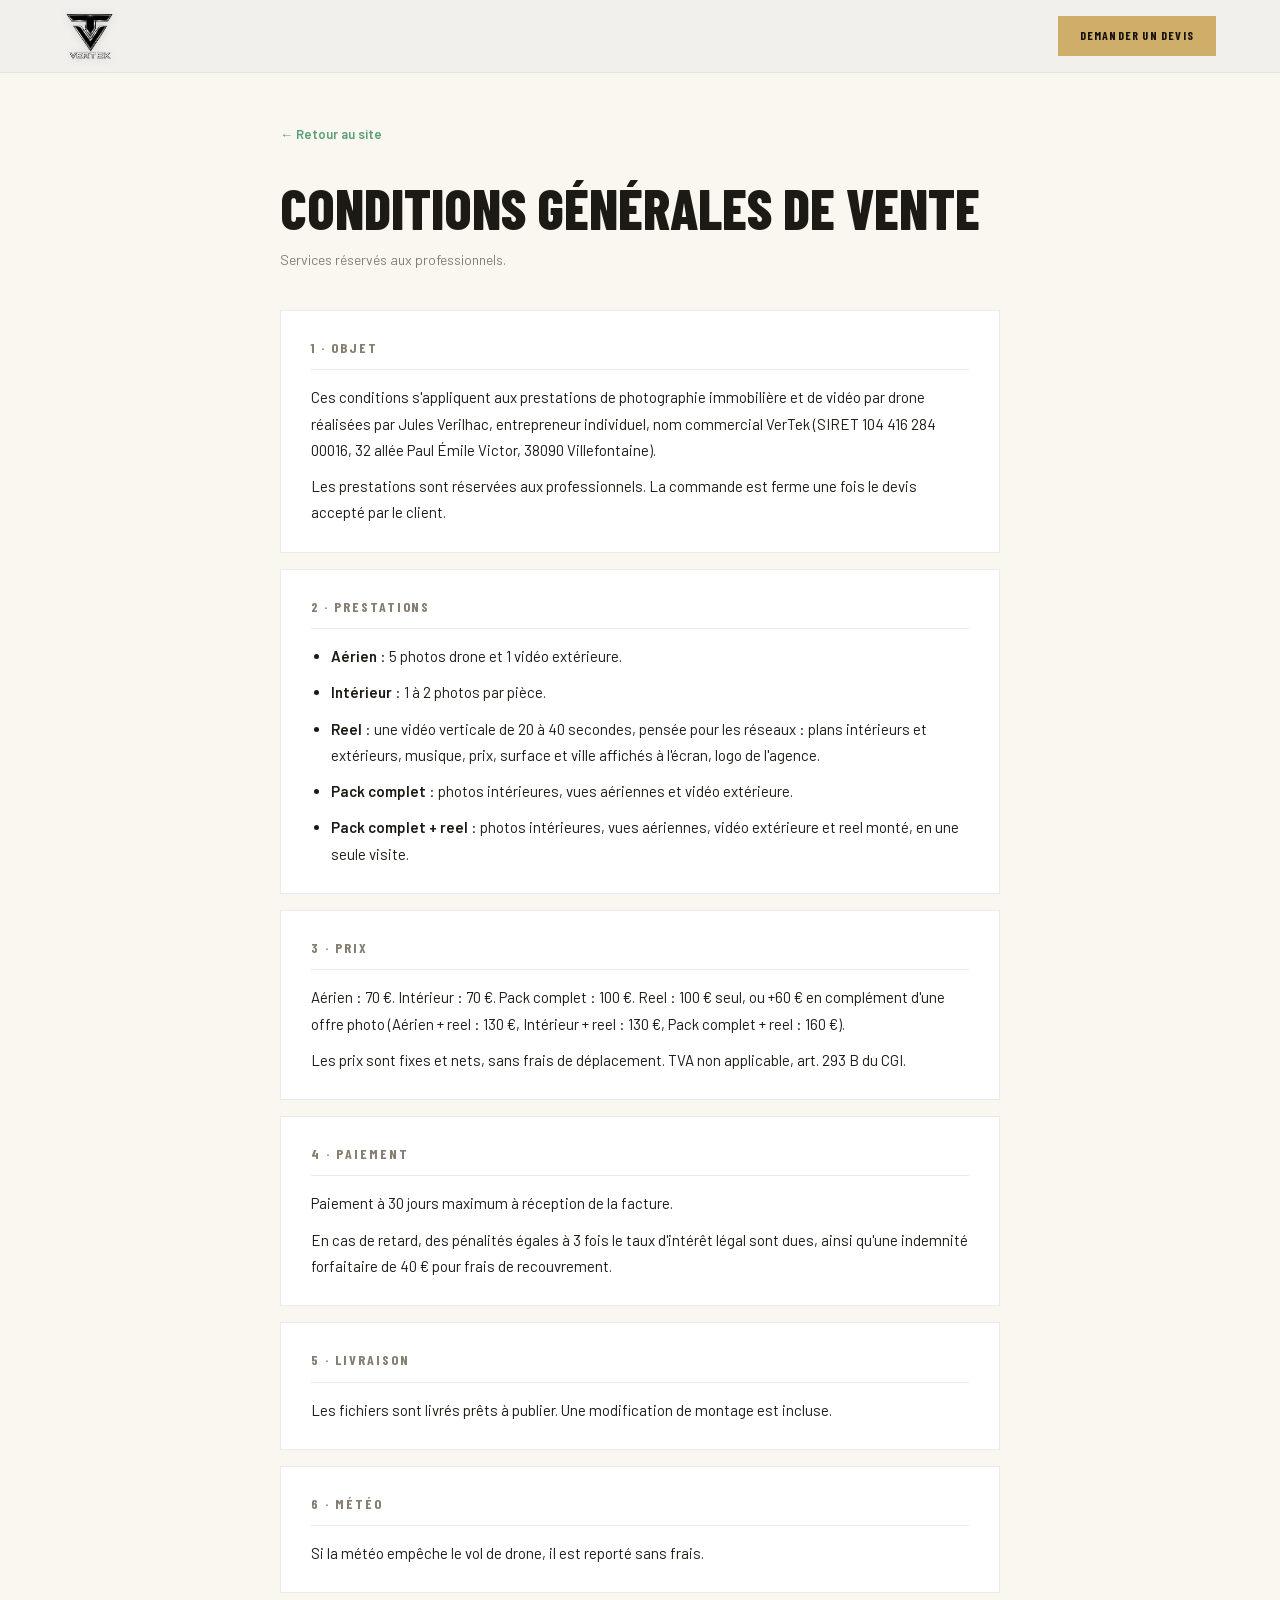
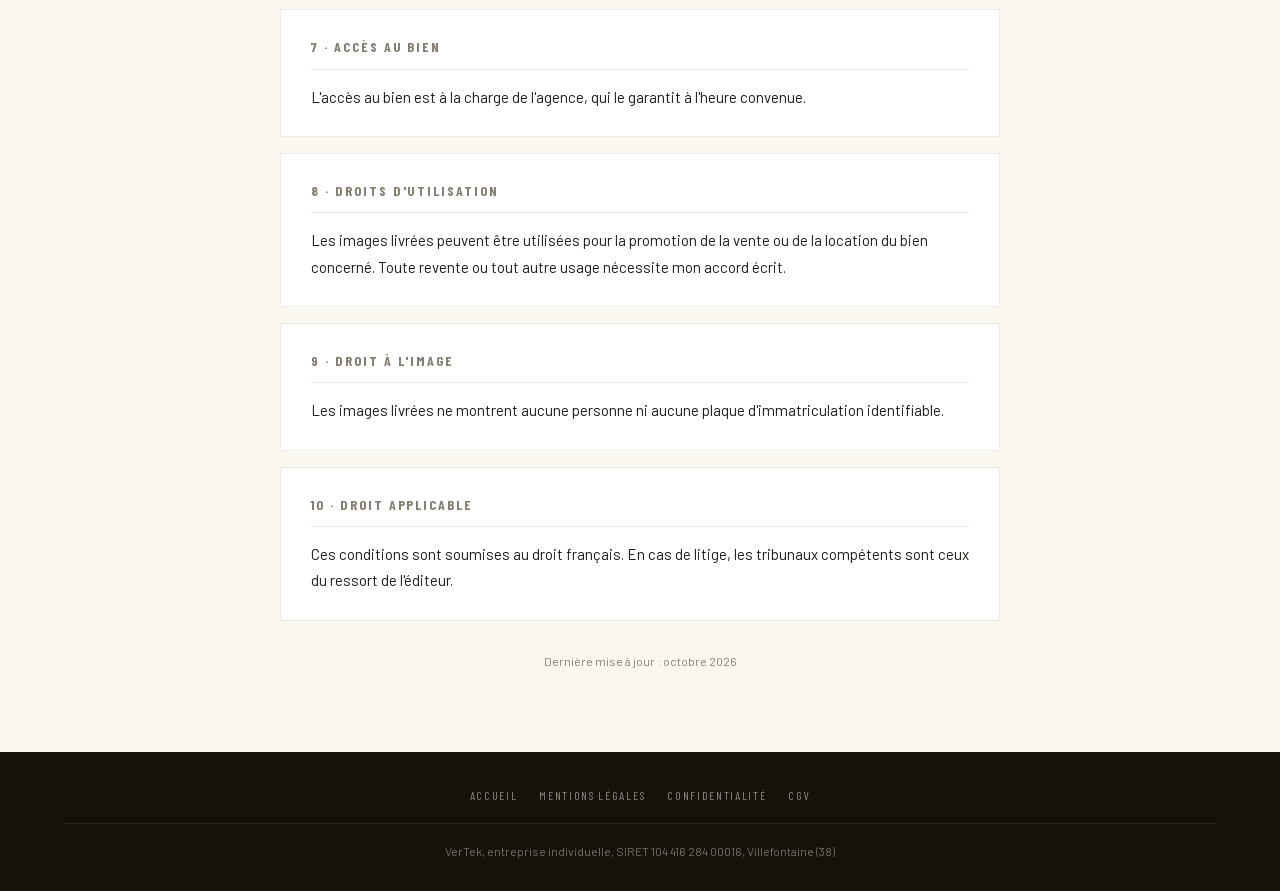
==== commit 054250eb: "Offres : prix « Les deux » dans la carte Photo et reel en complément à +60 € Co-Authored-By: Claude " ====
--- a/cgv.html
+++ b/cgv.html
@@ -47,7 +47,7 @@
 
   <section>
     <h2>3 · Prix</h2>
-    <p>Aérien : 70 €. Intérieur : 70 €. Reel : 100 €. Pack complet : 100 €. Pack complet + reel : 160 €.</p>
+    <p>Aérien : 70 €. Intérieur : 70 €. Pack complet : 100 €. Reel : 100 € seul, ou +60 € en complément d'une offre photo (Aérien + reel : 130 €, Intérieur + reel : 130 €, Pack complet + reel : 160 €).</p>
     <p>Les prix sont fixes et nets, sans frais de déplacement. TVA non applicable, art. 293 B du CGI.</p>
   </section>
 
--- a/assets/css/site.css
+++ b/assets/css/site.css
@@ -192,7 +192,8 @@
 .lux-opt strong{font-family:var(--font-display);font-size:28px;font-weight:800;color:var(--gold);line-height:1;white-space:nowrap;}
 .lux-after{text-align:center;padding:34px 5vw 72px;max-width:1160px;margin:0 auto;display:grid;gap:6px;}
 .lux-after p{font-size:13px;color:rgba(238,229,211,.55);}
-.lux-after p:first-child{font-size:14px;color:rgba(238,229,211,.8);}
+.lux-opt-both{border:1px solid var(--gold);background:rgba(207,174,106,.1);padding:14px 14px;margin:0 -14px;}
+.lux-opt-both b{color:var(--gold);}
 
 /* —— COMMENT ÇA MARCHE —— */
 .steps{list-style:none;display:grid;grid-template-columns:repeat(3,1fr);gap:16px;margin-top:6px;}
@@ -330,3 +331,6 @@
 .f-field .f-invalid,.f-field input.f-invalid{border-color:var(--alert);}
 #f-offres-set.f-invalid .f-offre span{border-color:var(--alert);}
 .f-done a{color:var(--green);}
+.lux-price small{display:block;font-family:var(--font-body);font-size:13px;font-weight:400;color:rgba(238,229,211,.7);margin-top:8px;line-height:1.4;}
+.lux-after .lux-after-main{font-size:14.5px;color:rgba(238,229,211,.85);max-width:760px;margin:0 auto 6px;line-height:1.6;}
+.f-offre small{font-size:12px;color:var(--muted);line-height:1.3;margin-top:2px;}
